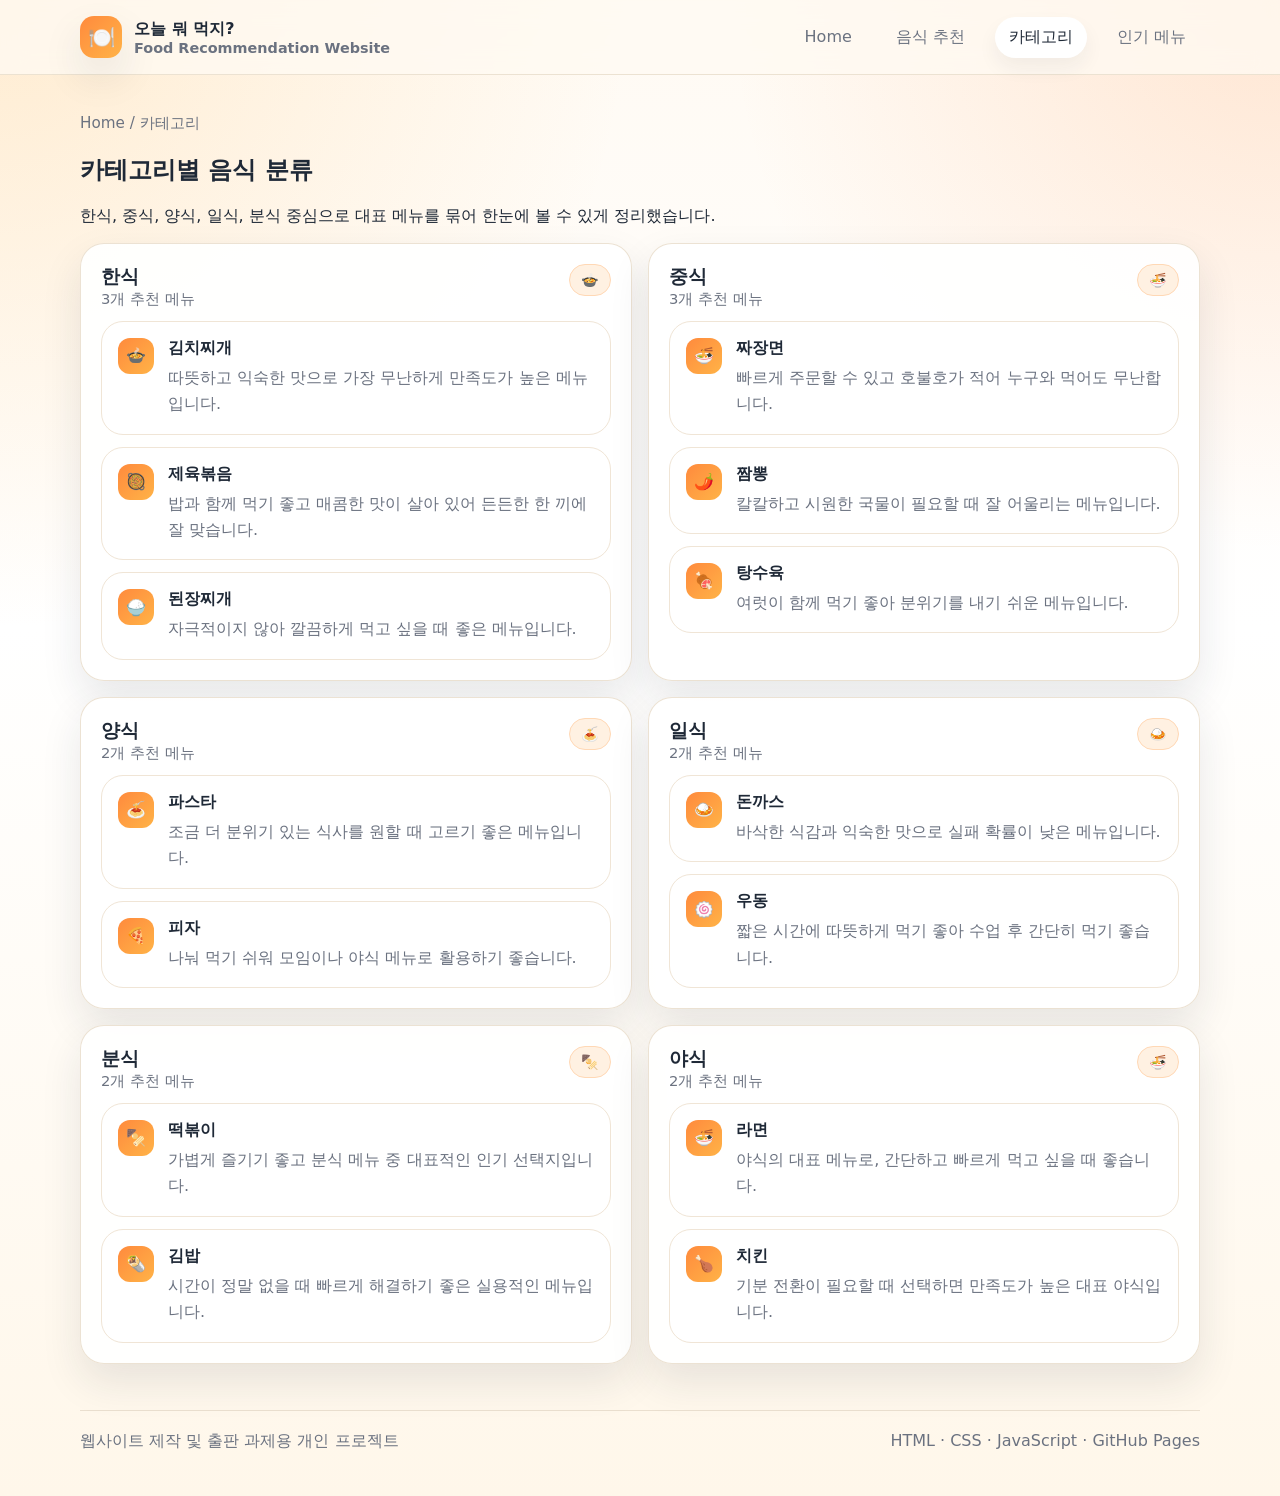
==== categories.html @ 6d686cb9 "Add files via upload" ====
<!doctype html>
<html lang="ko">
<head>
<meta charset="utf-8" />
<meta name="viewport" content="width=device-width, initial-scale=1" />
<title>오늘 뭐 먹지? | 카테고리</title>
<link rel="stylesheet" href="style.css" />
</head>
<body>
<header class="site-header">
  <div class="container header-inner">
    <div class="brand">
      <div class="brand-badge">🍽️</div>
      <div>
        <div>오늘 뭐 먹지?</div>
        <div style="font-size:.9rem;color:var(--muted);font-weight:600">Food Recommendation Website</div>
      </div>
    </div>
    <nav class="nav">
      <a class="" href="index.html">Home</a>
      <a class="" href="recommend.html">음식 추천</a>
      <a class="active" href="categories.html">카테고리</a>
      <a class="" href="popular.html">인기 메뉴</a>
    </nav>
  </div>
</header>

<main>
  <section class="page-hero">
    <div class="container">
      <div class="breadcrumb">Home / 카테고리</div>
      <h2>카테고리별 음식 분류</h2>
      <p class="section-lead">한식, 중식, 양식, 일식, 분식 중심으로 대표 메뉴를 묶어 한눈에 볼 수 있게 정리했습니다.</p>
      <div class="list-grid" id="categoryGrid"></div>
    </div>
  </section>
</main>

<footer class="footer">
  <div class="container footbox">
    <div>웹사이트 제작 및 출판 과제용 개인 프로젝트</div>
    <div>HTML · CSS · JavaScript · GitHub Pages</div>
  </div>
</footer>
<script src="script.js"></script>
</body>
</html>
---- style.css ----
/* style.css */
:root{
  --bg:#fffaf3;
  --bg-2:#fff1db;
  --card:#ffffff;
  --text:#1f2937;
  --muted:#6b7280;
  --line:#eadfcf;
  --brand:#ff8a3d;
  --brand-2:#ffb347;
  --accent:#2f855a;
  --shadow:0 18px 40px rgba(31,41,55,.10);
  --radius:24px;
}

*{box-sizing:border-box}
html{scroll-behavior:smooth}
body{
  margin:0;
  font-family: "Pretendard","Apple SD Gothic Neo","Noto Sans KR",system-ui,sans-serif;
  color:var(--text);
  background:
    radial-gradient(circle at top left, rgba(255,179,71,.20), transparent 32%),
    radial-gradient(circle at top right, rgba(255,138,61,.18), transparent 28%),
    linear-gradient(180deg, var(--bg), #ffffff 42%, #fff7ea 100%);
}

a{color:inherit;text-decoration:none}
img{max-width:100%;display:block}
button,select{font:inherit}

.container{width:min(1120px, calc(100% - 32px)); margin:0 auto;}
.site-header{
  position:sticky; top:0; z-index:50;
  backdrop-filter: blur(12px);
  background:rgba(255,250,243,.78);
  border-bottom:1px solid rgba(234,223,207,.9);
}
.header-inner{
  display:flex; align-items:center; justify-content:space-between;
  padding:16px 0;
  gap:16px;
}
.brand{
  display:flex; align-items:center; gap:12px; font-weight:800;
}
.brand-badge{
  width:42px; height:42px; border-radius:14px;
  display:grid; place-items:center;
  background:linear-gradient(135deg, var(--brand), var(--brand-2));
  color:white; box-shadow:var(--shadow);
  font-size:22px;
}
.nav{
  display:flex; gap:16px; flex-wrap:wrap; justify-content:flex-end;
}
.nav a{
  padding:10px 14px; border-radius:999px; color:var(--muted);
}
.nav a:hover,.nav a.active{background:#fff; color:var(--text); box-shadow:0 10px 20px rgba(31,41,55,.06);}

.hero{
  padding:54px 0 28px;
}
.hero-grid{
  display:grid; grid-template-columns:1.2fr .8fr; gap:24px; align-items:stretch;
}
.hero-card, .card, .panel, .stat, .menu-item, .step, .section-box, .food-card{
  background:rgba(255,255,255,.9);
  border:1px solid rgba(234,223,207,.9);
  box-shadow:var(--shadow);
}
.hero-card{
  border-radius:34px;
  padding:34px;
  position:relative;
  overflow:hidden;
}
.hero-card::after{
  content:"";
  position:absolute; inset:auto -40px -60px auto;
  width:220px; height:220px; border-radius:50%;
  background:radial-gradient(circle, rgba(255,138,61,.26), rgba(255,138,61,0) 70%);
}
.kicker{
  display:inline-flex; align-items:center; gap:8px;
  background:#fff4e8; color:#b45309;
  border:1px solid #ffd9b2;
  padding:8px 14px; border-radius:999px;
  font-weight:700; font-size:.95rem;
}
h1{font-size:clamp(2.1rem, 5vw, 4.25rem); line-height:1.05; margin:16px 0 12px;}
.lead{font-size:1.05rem; line-height:1.8; color:var(--muted); max-width:58ch}
.cta-row{display:flex; gap:12px; flex-wrap:wrap; margin-top:24px}
.btn{
  display:inline-flex; align-items:center; justify-content:center; gap:8px;
  border:none; cursor:pointer;
  padding:14px 18px; border-radius:16px; font-weight:700;
  transition:.2s ease;
}
.btn-primary{background:linear-gradient(135deg,var(--brand),var(--brand-2)); color:#fff}
.btn-primary:hover{transform:translateY(-2px)}
.btn-ghost{background:#fff; border:1px solid var(--line); color:var(--text)}
.btn-ghost:hover{transform:translateY(-2px)}
.small-note{margin-top:18px; color:var(--muted); font-size:.95rem}

.side-stack{display:grid; gap:16px}
.stat{
  border-radius:24px; padding:22px;
}
.stat strong{display:block; font-size:1.8rem}
.stat span{color:var(--muted)}
.preview{
  border-radius:24px; padding:22px;
  background:
    linear-gradient(135deg, rgba(255,138,61,.10), rgba(255,179,71,.08)),
    rgba(255,255,255,.95);
}
.preview .dish{
  display:flex; align-items:center; justify-content:space-between; gap:12px;
  margin-top:12px;
}
.dish-art{
  width:100%; aspect-ratio:1.35/1; border-radius:22px; overflow:hidden;
  background:linear-gradient(135deg,#ffe4c4,#fff7ea);
  position:relative;
}
.dish-art .plate{
  position:absolute; inset:18% 14%;
  background:radial-gradient(circle at 50% 45%, #fffefb 0 28%, #f8f0e2 29% 36%, #f0d9b4 37% 43%, #d8b07a 44% 46%, transparent 47%);
  border-radius:50%;
  box-shadow: inset 0 0 0 14px rgba(255,255,255,.35);
}
.dish-art .garnish{
  position:absolute; width:18px; height:18px; border-radius:50%;
  background:#ff8a3d; box-shadow:50px 10px 0 #2f855a, 80px 60px 0 #ffb347, -35px 55px 0 #e53e3e, 8px 92px 0 #22c55e;
  top:52%; left:50%; transform:translate(-50%,-50%);
}
.section{padding:28px 0 56px;}
.section h2{font-size:2rem; margin:0 0 12px}
.section p.section-lead{margin:0 0 22px; color:var(--muted); line-height:1.8}

.grid-3{display:grid; grid-template-columns:repeat(3,1fr); gap:18px}
.grid-2{display:grid; grid-template-columns:repeat(2,1fr); gap:18px}
.card{
  border-radius:28px; padding:24px;
}
.card h3{margin:0 0 10px}
.card p{color:var(--muted); line-height:1.75}
.icon{
  width:52px; height:52px; border-radius:18px;
  display:grid; place-items:center; font-size:1.35rem;
  background:#fff4e8; margin-bottom:14px;
}

.toolbar{
  display:grid; grid-template-columns:repeat(3,1fr); gap:14px; margin-bottom:18px;
}
.field{
  background:rgba(255,255,255,.92); border:1px solid var(--line); border-radius:18px;
  padding:14px 16px;
}
.field label{display:block; font-size:.9rem; color:var(--muted); margin-bottom:8px}
.field select{
  width:100%; border:none; outline:none; background:transparent; font-weight:700;
}
.result{
  padding:28px; border-radius:32px; background:linear-gradient(135deg, #ffffff, #fff8ef);
}
.result-top{display:flex; justify-content:space-between; gap:12px; flex-wrap:wrap}
.pill{
  display:inline-flex; align-items:center; gap:8px;
  padding:8px 12px; border-radius:999px;
  background:#fff1e2; border:1px solid #ffd8b5; color:#9a3412; font-weight:700;
}
.result h3{font-size:2rem; margin:14px 0 10px}
.tags{display:flex; gap:8px; flex-wrap:wrap; margin:16px 0}
.tag{
  padding:8px 12px; border-radius:999px;
  background:#f3f4f6; color:#374151; font-size:.92rem;
}
.result-grid{
  display:grid; grid-template-columns:1.05fr .95fr; gap:20px; align-items:center;
  margin-top:18px;
}
.food-visual{
  border-radius:28px; min-height:320px; overflow:hidden; position:relative;
  background:
    radial-gradient(circle at 30% 20%, rgba(255,255,255,.95), transparent 20%),
    linear-gradient(135deg, rgba(255,138,61,.18), rgba(255,179,71,.18)),
    #fff;
  border:1px solid var(--line);
}
.food-visual .plate{
  position:absolute; inset:16% 15%; border-radius:50%;
  background:radial-gradient(circle, #fff 0 30%, #f9e7c7 31% 39%, #e8c18f 40% 45%, transparent 46%);
  box-shadow: inset 0 0 0 16px rgba(255,255,255,.45);
}
.food-visual .emoji{
  position:absolute; font-size:4rem; left:50%; top:50%; transform:translate(-50%,-50%);
  filter: drop-shadow(0 14px 20px rgba(0,0,0,.12));
}
.food-meta{display:grid; gap:12px}
.meta-row{
  display:flex; justify-content:space-between; gap:12px;
  padding:14px 16px; background:#fff; border:1px solid var(--line); border-radius:18px;
}
.meta-row b{display:block}
.meta-row span{color:var(--muted)}
.menu-list{display:grid; gap:12px}
.menu-item{
  display:flex; align-items:flex-start; gap:14px;
  border-radius:22px; padding:16px;
}
.rank{
  width:36px; height:36px; border-radius:12px;
  background:linear-gradient(135deg,var(--brand),var(--brand-2));
  color:#fff; display:grid; place-items:center; font-weight:800; flex:0 0 auto;
}
.menu-item h4{margin:0 0 6px}
.menu-item p{margin:0; color:var(--muted); line-height:1.65}
.process{
  counter-reset: step;
}
.step{
  border-radius:24px; padding:22px; position:relative;
}
.step::before{
  counter-increment: step;
  content: counter(step);
  width:44px; height:44px; border-radius:14px;
  display:grid; place-items:center;
  background:linear-gradient(135deg,var(--accent),#60a5fa);
  color:#fff; font-weight:800;
  margin-bottom:14px;
}
.footer{
  padding:28px 0 44px;
  color:var(--muted);
}
.footer .footbox{
  border-top:1px solid var(--line);
  padding-top:20px;
  display:flex; justify-content:space-between; gap:16px; flex-wrap:wrap;
}

.section-box{
  background:rgba(255,255,255,.84);
  border:1px solid rgba(234,223,207,.9);
  border-radius:32px;
  padding:22px;
  box-shadow:var(--shadow);
}

.breadcrumb{color:var(--muted); font-size:.95rem; margin-bottom:14px}
.page-hero{padding:38px 0 18px}

.list-grid{
  display:grid;
  grid-template-columns:repeat(2,1fr);
  gap:16px;
}
.food-card{
  background:rgba(255,255,255,.92);
  border:1px solid rgba(234,223,207,.9);
  border-radius:24px;
  padding:20px;
  box-shadow:var(--shadow);
}
.food-card header{
  display:flex; justify-content:space-between; gap:12px; align-items:flex-start;
  margin-bottom:12px;
}
.food-card h3{margin:0}
.food-card .meta{color:var(--muted); font-size:.92rem}
.food-card .badge{
  display:inline-flex; padding:7px 11px; border-radius:999px;
  background:#fff1e2; border:1px solid #ffd8b5; color:#9a3412; font-size:.88rem; font-weight:700;
}
.footer-cta{
  display:flex; gap:12px; flex-wrap:wrap; margin-top:14px;
}

@media (max-width: 920px){
  .hero-grid,.result-grid,.grid-2,.grid-3,.list-grid{grid-template-columns:1fr}
  .toolbar{grid-template-columns:1fr}
  .header-inner{flex-direction:column; align-items:flex-start}
  .nav{justify-content:flex-start}
}
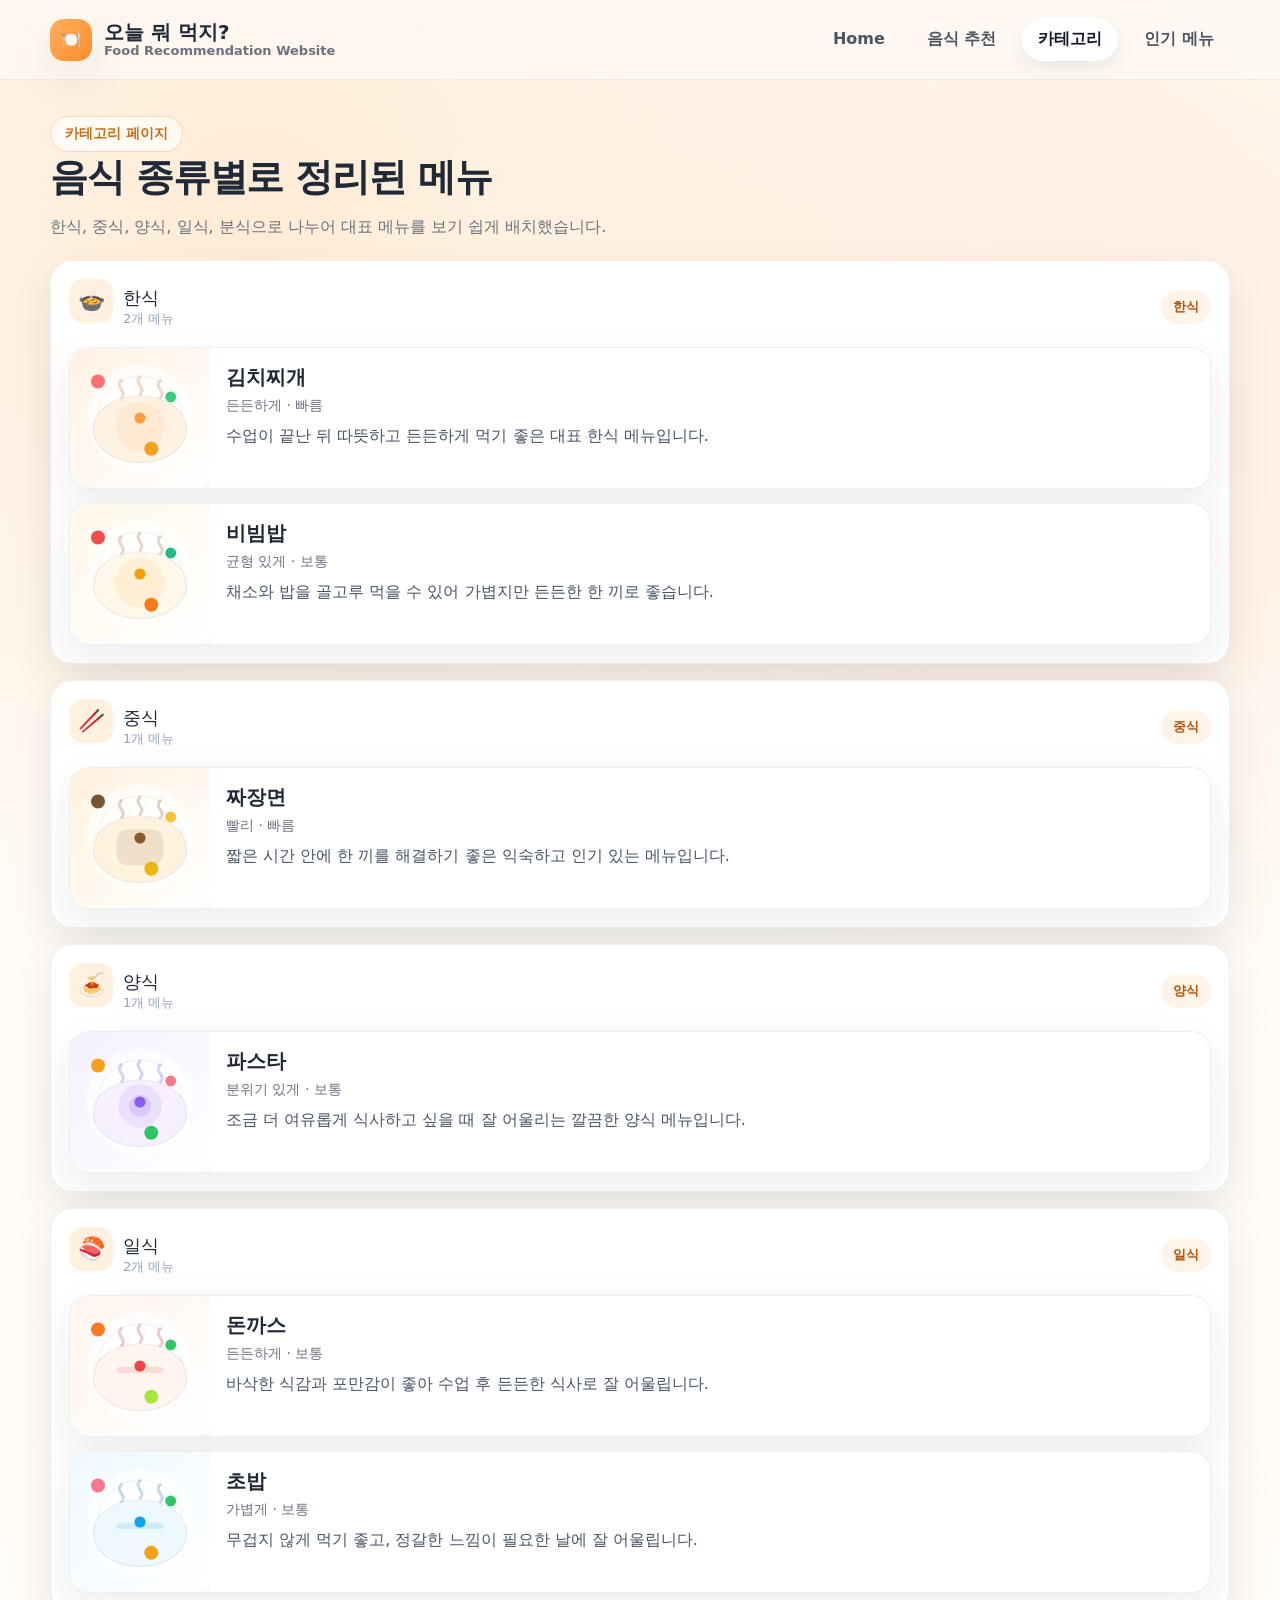
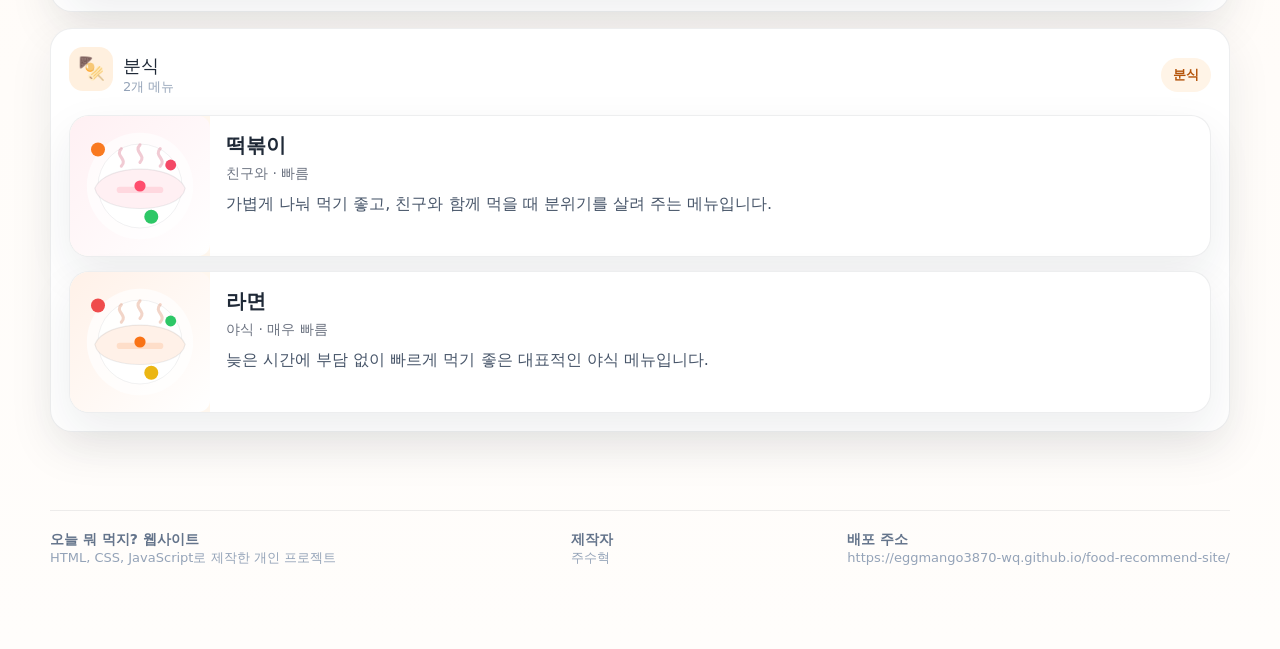
==== commit f518af9c: "Add files via upload" ====
--- a/categories.html
+++ b/categories.html
@@ -1,47 +1,63 @@
-<!doctype html>
+<!DOCTYPE html>
 <html lang="ko">
 <head>
-<meta charset="utf-8" />
-<meta name="viewport" content="width=device-width, initial-scale=1" />
-<title>오늘 뭐 먹지? | 카테고리</title>
-<link rel="stylesheet" href="style.css" />
+  <meta charset="UTF-8" />
+  <meta name="viewport" content="width=device-width, initial-scale=1.0" />
+  <title>오늘 뭐 먹지? | 카테고리</title>
+  <link rel="stylesheet" href="style.css" />
 </head>
-<body>
-<header class="site-header">
-  <div class="container header-inner">
-    <div class="brand">
-      <div class="brand-badge">🍽️</div>
+<body data-page="categories">
+  <div class="site-shell">
+    
+<div class="navbar">
+  <div class="container navbar-inner">
+    <a class="brand" href="index.html">
+      <div class="brand-mark">🍽️</div>
       <div>
-        <div>오늘 뭐 먹지?</div>
-        <div style="font-size:.9rem;color:var(--muted);font-weight:600">Food Recommendation Website</div>
+        <div class="brand-title">오늘 뭐 먹지?</div>
+        <div class="brand-sub">Food Recommendation Website</div>
       </div>
-    </div>
-    <nav class="nav">
-      <a class="" href="index.html">Home</a>
-      <a class="" href="recommend.html">음식 추천</a>
-      <a class="active" href="categories.html">카테고리</a>
-      <a class="" href="popular.html">인기 메뉴</a>
+    </a>
+    <nav class="nav-links">
+      <a href="index.html" data-page="index">Home</a>
+      <a href="recommend.html" data-page="recommend">음식 추천</a>
+      <a href="categories.html" data-page="categories">카테고리</a>
+      <a href="popular.html" data-page="popular">인기 메뉴</a>
     </nav>
   </div>
-</header>
+</div>
 
-<main>
-  <section class="page-hero">
-    <div class="container">
-      <div class="breadcrumb">Home / 카테고리</div>
-      <h2>카테고리별 음식 분류</h2>
-      <p class="section-lead">한식, 중식, 양식, 일식, 분식 중심으로 대표 메뉴를 묶어 한눈에 볼 수 있게 정리했습니다.</p>
-      <div class="list-grid" id="categoryGrid"></div>
+    
+<main class="container">
+  <section class="section" style="padding-top:36px;">
+    <div class="section-head">
+      <div class="badge">카테고리 페이지</div>
+      <h1 class="section-title" style="font-size:38px;">음식 종류별로 정리된 메뉴</h1>
+      <p class="section-desc">한식, 중식, 양식, 일식, 분식으로 나누어 대표 메뉴를 보기 쉽게 배치했습니다.</p>
     </div>
+    <div id="category-grid" style="display:grid; gap:16px;"></div>
   </section>
 </main>
 
+    
 <footer class="footer">
-  <div class="container footbox">
-    <div>웹사이트 제작 및 출판 과제용 개인 프로젝트</div>
-    <div>HTML · CSS · JavaScript · GitHub Pages</div>
+  <div class="container footer-inner">
+    <div>
+      <strong>오늘 뭐 먹지? 웹사이트</strong><br>
+      <span class="small">HTML, CSS, JavaScript로 제작한 개인 프로젝트</span>
+    </div>
+    <div>
+      <strong>제작자</strong><br>
+      <span class="small">주수혁</span>
+    </div>
+    <div>
+      <strong>배포 주소</strong><br>
+      <span class="small">https://eggmango3870-wq.github.io/food-recommend-site/</span>
+    </div>
   </div>
 </footer>
-<script src="script.js"></script>
+
+  </div>
+  <script src="script.js"></script>
 </body>
 </html>
--- a/style.css
+++ b/style.css
@@ -1,289 +1,193 @@
-/* style.css */
-:root{
-  --bg:#fffaf3;
-  --bg-2:#fff1db;
-  --card:#ffffff;
-  --text:#1f2937;
-  --muted:#6b7280;
-  --line:#eadfcf;
-  --brand:#ff8a3d;
-  --brand-2:#ffb347;
-  --accent:#2f855a;
-  --shadow:0 18px 40px rgba(31,41,55,.10);
-  --radius:24px;
+
+:root {
+  --bg: #fff8f0;
+  --surface: rgba(255,255,255,0.86);
+  --surface-strong: #ffffff;
+  --text: #1f2937;
+  --muted: #6b7280;
+  --line: rgba(31,41,55,0.10);
+  --accent: #ff9a3d;
+  --accent-2: #ffd9b5;
+  --accent-3: #fff0df;
+  --shadow: 0 18px 45px rgba(31,41,55,0.08);
+  --radius-xl: 30px;
+  --radius-lg: 22px;
+  --radius-md: 16px;
 }
-
-*{box-sizing:border-box}
-html{scroll-behavior:smooth}
-body{
-  margin:0;
-  font-family: "Pretendard","Apple SD Gothic Neo","Noto Sans KR",system-ui,sans-serif;
-  color:var(--text);
+* { box-sizing: border-box; }
+html { scroll-behavior: smooth; }
+body {
+  margin: 0;
+  font-family: Inter, Pretendard, system-ui, -apple-system, BlinkMacSystemFont, "Segoe UI", sans-serif;
+  color: var(--text);
   background:
-    radial-gradient(circle at top left, rgba(255,179,71,.20), transparent 32%),
-    radial-gradient(circle at top right, rgba(255,138,61,.18), transparent 28%),
-    linear-gradient(180deg, var(--bg), #ffffff 42%, #fff7ea 100%);
+    radial-gradient(circle at 20% 10%, rgba(255, 197, 128, 0.26), transparent 32%),
+    radial-gradient(circle at 82% 18%, rgba(255, 176, 118, 0.18), transparent 28%),
+    linear-gradient(180deg, #fff9f3 0%, #fffdfb 100%);
+  min-height: 100vh;
 }
-
-a{color:inherit;text-decoration:none}
-img{max-width:100%;display:block}
-button,select{font:inherit}
-
-.container{width:min(1120px, calc(100% - 32px)); margin:0 auto;}
-.site-header{
-  position:sticky; top:0; z-index:50;
-  backdrop-filter: blur(12px);
-  background:rgba(255,250,243,.78);
-  border-bottom:1px solid rgba(234,223,207,.9);
+a { color: inherit; text-decoration: none; }
+img { display: block; max-width: 100%; }
+.container { width: min(1180px, calc(100% - 32px)); margin: 0 auto; }
+.site-shell { padding-bottom: 64px; }
+.navbar {
+  position: sticky; top: 0; z-index: 50;
+  backdrop-filter: blur(16px);
+  background: rgba(255, 250, 244, 0.74);
+  border-bottom: 1px solid rgba(31,41,55,0.07);
 }
-.header-inner{
-  display:flex; align-items:center; justify-content:space-between;
-  padding:16px 0;
-  gap:16px;
+.navbar-inner {
+  display: flex; align-items: center; justify-content: space-between;
+  gap: 18px; padding: 18px 0;
 }
-.brand{
-  display:flex; align-items:center; gap:12px; font-weight:800;
+.brand {
+  display: flex; align-items: center; gap: 12px; font-weight: 800;
 }
-.brand-badge{
-  width:42px; height:42px; border-radius:14px;
-  display:grid; place-items:center;
-  background:linear-gradient(135deg, var(--brand), var(--brand-2));
-  color:white; box-shadow:var(--shadow);
-  font-size:22px;
+.brand-mark {
+  width: 42px; height: 42px; border-radius: 14px;
+  background: linear-gradient(135deg, #ffb15c, #ff8b2b);
+  display: grid; place-items: center; color: white; box-shadow: var(--shadow);
+  flex: 0 0 auto;
 }
-.nav{
-  display:flex; gap:16px; flex-wrap:wrap; justify-content:flex-end;
+.brand-sub { font-size: 13px; color: var(--muted); font-weight: 600; }
+.brand-title { font-size: 20px; line-height: 1.1; }
+.nav-links { display: flex; flex-wrap: wrap; gap: 10px; }
+.nav-links a {
+  padding: 11px 16px; border-radius: 999px; color: #4b5563; font-weight: 700;
 }
-.nav a{
-  padding:10px 14px; border-radius:999px; color:var(--muted);
+.nav-links a.active,
+.nav-links a:hover { background: #fff; box-shadow: 0 8px 18px rgba(31,41,55,0.08); color: #111827; }
+.hero-grid {
+  display: grid; grid-template-columns: 1.45fr 0.95fr; gap: 18px;
+  padding: 36px 0 24px;
 }
-.nav a:hover,.nav a.active{background:#fff; color:var(--text); box-shadow:0 10px 20px rgba(31,41,55,.06);}
-
-.hero{
-  padding:54px 0 28px;
+.card {
+  background: var(--surface);
+  border: 1px solid rgba(31,41,55,0.08);
+  border-radius: var(--radius-xl);
+  box-shadow: var(--shadow);
 }
-.hero-grid{
-  display:grid; grid-template-columns:1.2fr .8fr; gap:24px; align-items:stretch;
+.hero-main { padding: 32px; overflow: hidden; position: relative; }
+.hero-main:after {
+  content: ""; position: absolute; inset: auto -70px -70px auto; width: 220px; height: 220px;
+  border-radius: 50%; background: radial-gradient(circle, rgba(255,153,61,0.18), transparent 68%);
 }
-.hero-card, .card, .panel, .stat, .menu-item, .step, .section-box, .food-card{
-  background:rgba(255,255,255,.9);
-  border:1px solid rgba(234,223,207,.9);
-  box-shadow:var(--shadow);
+.badge {
+  display: inline-flex; align-items: center; gap: 8px;
+  padding: 8px 14px; border: 1px solid rgba(255,154,61,0.35);
+  border-radius: 999px; color: #c96d16; background: rgba(255,255,255,0.65);
+  font-size: 14px; font-weight: 800;
 }
-.hero-card{
-  border-radius:34px;
-  padding:34px;
-  position:relative;
-  overflow:hidden;
+.hero-title {
+  font-size: clamp(40px, 6vw, 72px);
+  line-height: 0.98; margin: 18px 0 18px; letter-spacing: -0.04em;
+  max-width: 9ch;
 }
-.hero-card::after{
-  content:"";
-  position:absolute; inset:auto -40px -60px auto;
-  width:220px; height:220px; border-radius:50%;
-  background:radial-gradient(circle, rgba(255,138,61,.26), rgba(255,138,61,0) 70%);
+.hero-copy {
+  color: #475569; font-size: 16px; line-height: 1.75; max-width: 56ch; margin: 0 0 22px;
 }
-.kicker{
-  display:inline-flex; align-items:center; gap:8px;
-  background:#fff4e8; color:#b45309;
-  border:1px solid #ffd9b2;
-  padding:8px 14px; border-radius:999px;
-  font-weight:700; font-size:.95rem;
+.actions { display:flex; gap: 12px; flex-wrap: wrap; margin-bottom: 18px; }
+.btn {
+  appearance: none; border: 1px solid transparent; cursor: pointer;
+  padding: 14px 18px; border-radius: 16px; font-weight: 800; font-size: 15px;
+  transition: transform .18s ease, box-shadow .18s ease, background .18s ease;
 }
-h1{font-size:clamp(2.1rem, 5vw, 4.25rem); line-height:1.05; margin:16px 0 12px;}
-.lead{font-size:1.05rem; line-height:1.8; color:var(--muted); max-width:58ch}
-.cta-row{display:flex; gap:12px; flex-wrap:wrap; margin-top:24px}
-.btn{
-  display:inline-flex; align-items:center; justify-content:center; gap:8px;
-  border:none; cursor:pointer;
-  padding:14px 18px; border-radius:16px; font-weight:700;
-  transition:.2s ease;
+.btn:hover { transform: translateY(-1px); }
+.btn-primary {
+  background: linear-gradient(135deg, #ff9f43, #ff7f24);
+  color: white; box-shadow: 0 14px 26px rgba(255,127,36,.22);
 }
-.btn-primary{background:linear-gradient(135deg,var(--brand),var(--brand-2)); color:#fff}
-.btn-primary:hover{transform:translateY(-2px)}
-.btn-ghost{background:#fff; border:1px solid var(--line); color:var(--text)}
-.btn-ghost:hover{transform:translateY(-2px)}
-.small-note{margin-top:18px; color:var(--muted); font-size:.95rem}
-
-.side-stack{display:grid; gap:16px}
-.stat{
-  border-radius:24px; padding:22px;
+.btn-secondary { background: white; color: #111827; border-color: rgba(31,41,55,0.12); }
+.note { font-size: 13px; color: #7c8798; line-height: 1.65; }
+.hero-side { display: grid; gap: 18px; }
+.stat-card { padding: 24px; min-height: 160px; }
+.stat-number { font-size: 42px; font-weight: 900; line-height: 1; letter-spacing: -0.05em; }
+.stat-label { color: #6b7280; margin-top: 8px; font-weight: 700; }
+.preview-card { padding: 22px; }
+.section { padding: 24px 0 8px; }
+.section-head { margin-bottom: 18px; }
+.section-title { font-size: 30px; margin: 0 0 10px; letter-spacing: -0.03em; }
+.section-desc { margin: 0; color: var(--muted); line-height: 1.8; }
+.grid-3 { display:grid; grid-template-columns: repeat(3, 1fr); gap: 16px; }
+.info-card {
+  background: var(--surface-strong); border: 1px solid rgba(31,41,55,0.08);
+  border-radius: var(--radius-lg); padding: 22px; box-shadow: var(--shadow);
 }
-.stat strong{display:block; font-size:1.8rem}
-.stat span{color:var(--muted)}
-.preview{
-  border-radius:24px; padding:22px;
-  background:
-    linear-gradient(135deg, rgba(255,138,61,.10), rgba(255,179,71,.08)),
-    rgba(255,255,255,.95);
+.info-icon {
+  width: 44px; height: 44px; border-radius: 14px; background: var(--accent-3);
+  display: grid; place-items: center; font-size: 22px; margin-bottom: 12px;
 }
-.preview .dish{
-  display:flex; align-items:center; justify-content:space-between; gap:12px;
-  margin-top:12px;
+.info-title { font-size: 18px; margin: 6px 0 10px; }
+.info-text { margin: 0; color: #4b5563; line-height: 1.8; }
+.drawer {
+  margin-top: 20px; display:grid; grid-template-columns: 0.95fr 1.05fr; gap: 18px;
 }
-.dish-art{
-  width:100%; aspect-ratio:1.35/1; border-radius:22px; overflow:hidden;
-  background:linear-gradient(135deg,#ffe4c4,#fff7ea);
-  position:relative;
+.filter-panel, .result-panel, .list-panel, .rank-panel { padding: 22px; }
+.chip-row { display:flex; flex-wrap: wrap; gap: 10px; margin-top: 14px; }
+.chip {
+  border: 1px solid rgba(31,41,55,0.12); background: white; color: #374151;
+  padding: 10px 14px; border-radius: 999px; cursor: pointer; font-weight: 700;
 }
-.dish-art .plate{
-  position:absolute; inset:18% 14%;
-  background:radial-gradient(circle at 50% 45%, #fffefb 0 28%, #f8f0e2 29% 36%, #f0d9b4 37% 43%, #d8b07a 44% 46%, transparent 47%);
-  border-radius:50%;
-  box-shadow: inset 0 0 0 14px rgba(255,255,255,.35);
+.chip.active { background: #111827; color: white; border-color: #111827; }
+.select-grid { display:grid; grid-template-columns: 1fr 1fr; gap: 12px; margin-top: 16px; }
+.field label { display:block; font-weight: 800; margin-bottom: 8px; color: #374151; }
+.field select {
+  width: 100%; border-radius: 14px; border: 1px solid rgba(31,41,55,0.14); background: white;
+  padding: 13px 14px; font: inherit; color: #111827;
 }
-.dish-art .garnish{
-  position:absolute; width:18px; height:18px; border-radius:50%;
-  background:#ff8a3d; box-shadow:50px 10px 0 #2f855a, 80px 60px 0 #ffb347, -35px 55px 0 #e53e3e, 8px 92px 0 #22c55e;
-  top:52%; left:50%; transform:translate(-50%,-50%);
+.result {
+  display:grid; grid-template-columns: 200px 1fr; gap: 18px; align-items: center;
 }
-.section{padding:28px 0 56px;}
-.section h2{font-size:2rem; margin:0 0 12px}
-.section p.section-lead{margin:0 0 22px; color:var(--muted); line-height:1.8}
-
-.grid-3{display:grid; grid-template-columns:repeat(3,1fr); gap:18px}
-.grid-2{display:grid; grid-template-columns:repeat(2,1fr); gap:18px}
-.card{
-  border-radius:28px; padding:24px;
+.result-art {
+  width: 100%; aspect-ratio: 1 / 1; border-radius: 26px; background: #fff8ef; border: 1px solid rgba(31,41,55,0.06);
+  overflow:hidden; display:grid; place-items:center;
 }
-.card h3{margin:0 0 10px}
-.card p{color:var(--muted); line-height:1.75}
-.icon{
-  width:52px; height:52px; border-radius:18px;
-  display:grid; place-items:center; font-size:1.35rem;
-  background:#fff4e8; margin-bottom:14px;
+.result-art img { width: 100%; height: 100%; object-fit: cover; }
+.result-name { font-size: 32px; margin: 0 0 6px; letter-spacing: -0.04em; }
+.result-meta { color: #c96d16; font-weight: 800; margin-bottom: 12px; }
+.result-desc { margin: 0 0 16px; color: #475569; line-height: 1.8; }
+.result-tags { display:flex; flex-wrap: wrap; gap: 8px; margin-bottom: 16px; }
+.tag { padding: 8px 12px; border-radius: 999px; background: #fff4e7; color: #b45309; font-weight: 800; font-size: 13px; }
+.list-grid { display:grid; grid-template-columns: repeat(2, 1fr); gap: 14px; }
+.item-card {
+  border-radius: 20px; background: white; border: 1px solid rgba(31,41,55,0.08); overflow: hidden;
+  box-shadow: var(--shadow); display:grid; grid-template-columns: 140px 1fr;
 }
-
-.toolbar{
-  display:grid; grid-template-columns:repeat(3,1fr); gap:14px; margin-bottom:18px;
+.item-art { background: #fff7ee; }
+.item-art img { width:100%; height:100%; object-fit: cover; }
+.item-body { padding: 16px; }
+.item-title { font-size: 20px; font-weight: 900; margin: 0 0 6px; }
+.item-line { color: #6b7280; font-size: 14px; margin: 0 0 8px; }
+.item-desc { color: #475569; margin: 0; line-height: 1.65; }
+.rank-list { display:grid; gap: 14px; }
+.rank-item {
+  display:grid; grid-template-columns: 84px 1fr; gap: 14px; align-items: center;
+  padding: 14px; background:white; border-radius: 20px; border: 1px solid rgba(31,41,55,0.08);
 }
-.field{
-  background:rgba(255,255,255,.92); border:1px solid var(--line); border-radius:18px;
-  padding:14px 16px;
+.rank-num {
+  width: 84px; height: 84px; border-radius: 20px; display:grid; place-items:center;
+  background: linear-gradient(135deg, #fff1e2, #ffe0bf); font-size: 34px; font-weight: 900; color: #d97706;
 }
-.field label{display:block; font-size:.9rem; color:var(--muted); margin-bottom:8px}
-.field select{
-  width:100%; border:none; outline:none; background:transparent; font-weight:700;
+.footer {
+  margin-top: 42px; padding: 28px 0 18px; color: #64748b; font-size: 14px;
 }
-.result{
-  padding:28px; border-radius:32px; background:linear-gradient(135deg, #ffffff, #fff8ef);
+.footer-inner {
+  display:flex; justify-content: space-between; gap: 16px; flex-wrap: wrap;
+  border-top: 1px solid rgba(31,41,55,0.08); padding-top: 20px;
 }
-.result-top{display:flex; justify-content:space-between; gap:12px; flex-wrap:wrap}
-.pill{
-  display:inline-flex; align-items:center; gap:8px;
-  padding:8px 12px; border-radius:999px;
-  background:#fff1e2; border:1px solid #ffd8b5; color:#9a3412; font-weight:700;
+.small { font-size: 13px; color: #94a3b8; }
+.svg-wrap { width:100%; height:100%; }
+.hint { font-size: 12px; color: #94a3b8; margin-top: 8px; }
+@media (max-width: 980px) {
+  .hero-grid, .drawer { grid-template-columns: 1fr; }
+  .grid-3, .list-grid { grid-template-columns: 1fr; }
+  .result { grid-template-columns: 1fr; }
+  .navbar-inner { flex-direction: column; align-items: flex-start; }
 }
-.result h3{font-size:2rem; margin:14px 0 10px}
-.tags{display:flex; gap:8px; flex-wrap:wrap; margin:16px 0}
-.tag{
-  padding:8px 12px; border-radius:999px;
-  background:#f3f4f6; color:#374151; font-size:.92rem;
+@media (max-width: 640px) {
+  .container { width: min(100% - 20px, 1180px); }
+  .hero-main, .stat-card, .preview-card, .filter-panel, .result-panel, .list-panel, .rank-panel { padding: 18px; }
+  .hero-title { max-width: 100%; font-size: 38px; }
+  .select-grid { grid-template-columns: 1fr; }
+  .item-card { grid-template-columns: 1fr; }
 }
-.result-grid{
-  display:grid; grid-template-columns:1.05fr .95fr; gap:20px; align-items:center;
-  margin-top:18px;
-}
-.food-visual{
-  border-radius:28px; min-height:320px; overflow:hidden; position:relative;
-  background:
-    radial-gradient(circle at 30% 20%, rgba(255,255,255,.95), transparent 20%),
-    linear-gradient(135deg, rgba(255,138,61,.18), rgba(255,179,71,.18)),
-    #fff;
-  border:1px solid var(--line);
-}
-.food-visual .plate{
-  position:absolute; inset:16% 15%; border-radius:50%;
-  background:radial-gradient(circle, #fff 0 30%, #f9e7c7 31% 39%, #e8c18f 40% 45%, transparent 46%);
-  box-shadow: inset 0 0 0 16px rgba(255,255,255,.45);
-}
-.food-visual .emoji{
-  position:absolute; font-size:4rem; left:50%; top:50%; transform:translate(-50%,-50%);
-  filter: drop-shadow(0 14px 20px rgba(0,0,0,.12));
-}
-.food-meta{display:grid; gap:12px}
-.meta-row{
-  display:flex; justify-content:space-between; gap:12px;
-  padding:14px 16px; background:#fff; border:1px solid var(--line); border-radius:18px;
-}
-.meta-row b{display:block}
-.meta-row span{color:var(--muted)}
-.menu-list{display:grid; gap:12px}
-.menu-item{
-  display:flex; align-items:flex-start; gap:14px;
-  border-radius:22px; padding:16px;
-}
-.rank{
-  width:36px; height:36px; border-radius:12px;
-  background:linear-gradient(135deg,var(--brand),var(--brand-2));
-  color:#fff; display:grid; place-items:center; font-weight:800; flex:0 0 auto;
-}
-.menu-item h4{margin:0 0 6px}
-.menu-item p{margin:0; color:var(--muted); line-height:1.65}
-.process{
-  counter-reset: step;
-}
-.step{
-  border-radius:24px; padding:22px; position:relative;
-}
-.step::before{
-  counter-increment: step;
-  content: counter(step);
-  width:44px; height:44px; border-radius:14px;
-  display:grid; place-items:center;
-  background:linear-gradient(135deg,var(--accent),#60a5fa);
-  color:#fff; font-weight:800;
-  margin-bottom:14px;
-}
-.footer{
-  padding:28px 0 44px;
-  color:var(--muted);
-}
-.footer .footbox{
-  border-top:1px solid var(--line);
-  padding-top:20px;
-  display:flex; justify-content:space-between; gap:16px; flex-wrap:wrap;
-}
-
-.section-box{
-  background:rgba(255,255,255,.84);
-  border:1px solid rgba(234,223,207,.9);
-  border-radius:32px;
-  padding:22px;
-  box-shadow:var(--shadow);
-}
-
-.breadcrumb{color:var(--muted); font-size:.95rem; margin-bottom:14px}
-.page-hero{padding:38px 0 18px}
-
-.list-grid{
-  display:grid;
-  grid-template-columns:repeat(2,1fr);
-  gap:16px;
-}
-.food-card{
-  background:rgba(255,255,255,.92);
-  border:1px solid rgba(234,223,207,.9);
-  border-radius:24px;
-  padding:20px;
-  box-shadow:var(--shadow);
-}
-.food-card header{
-  display:flex; justify-content:space-between; gap:12px; align-items:flex-start;
-  margin-bottom:12px;
-}
-.food-card h3{margin:0}
-.food-card .meta{color:var(--muted); font-size:.92rem}
-.food-card .badge{
-  display:inline-flex; padding:7px 11px; border-radius:999px;
-  background:#fff1e2; border:1px solid #ffd8b5; color:#9a3412; font-size:.88rem; font-weight:700;
-}
-.footer-cta{
-  display:flex; gap:12px; flex-wrap:wrap; margin-top:14px;
-}
-
-@media (max-width: 920px){
-  .hero-grid,.result-grid,.grid-2,.grid-3,.list-grid{grid-template-columns:1fr}
-  .toolbar{grid-template-columns:1fr}
-  .header-inner{flex-direction:column; align-items:flex-start}
-  .nav{justify-content:flex-start}
-}
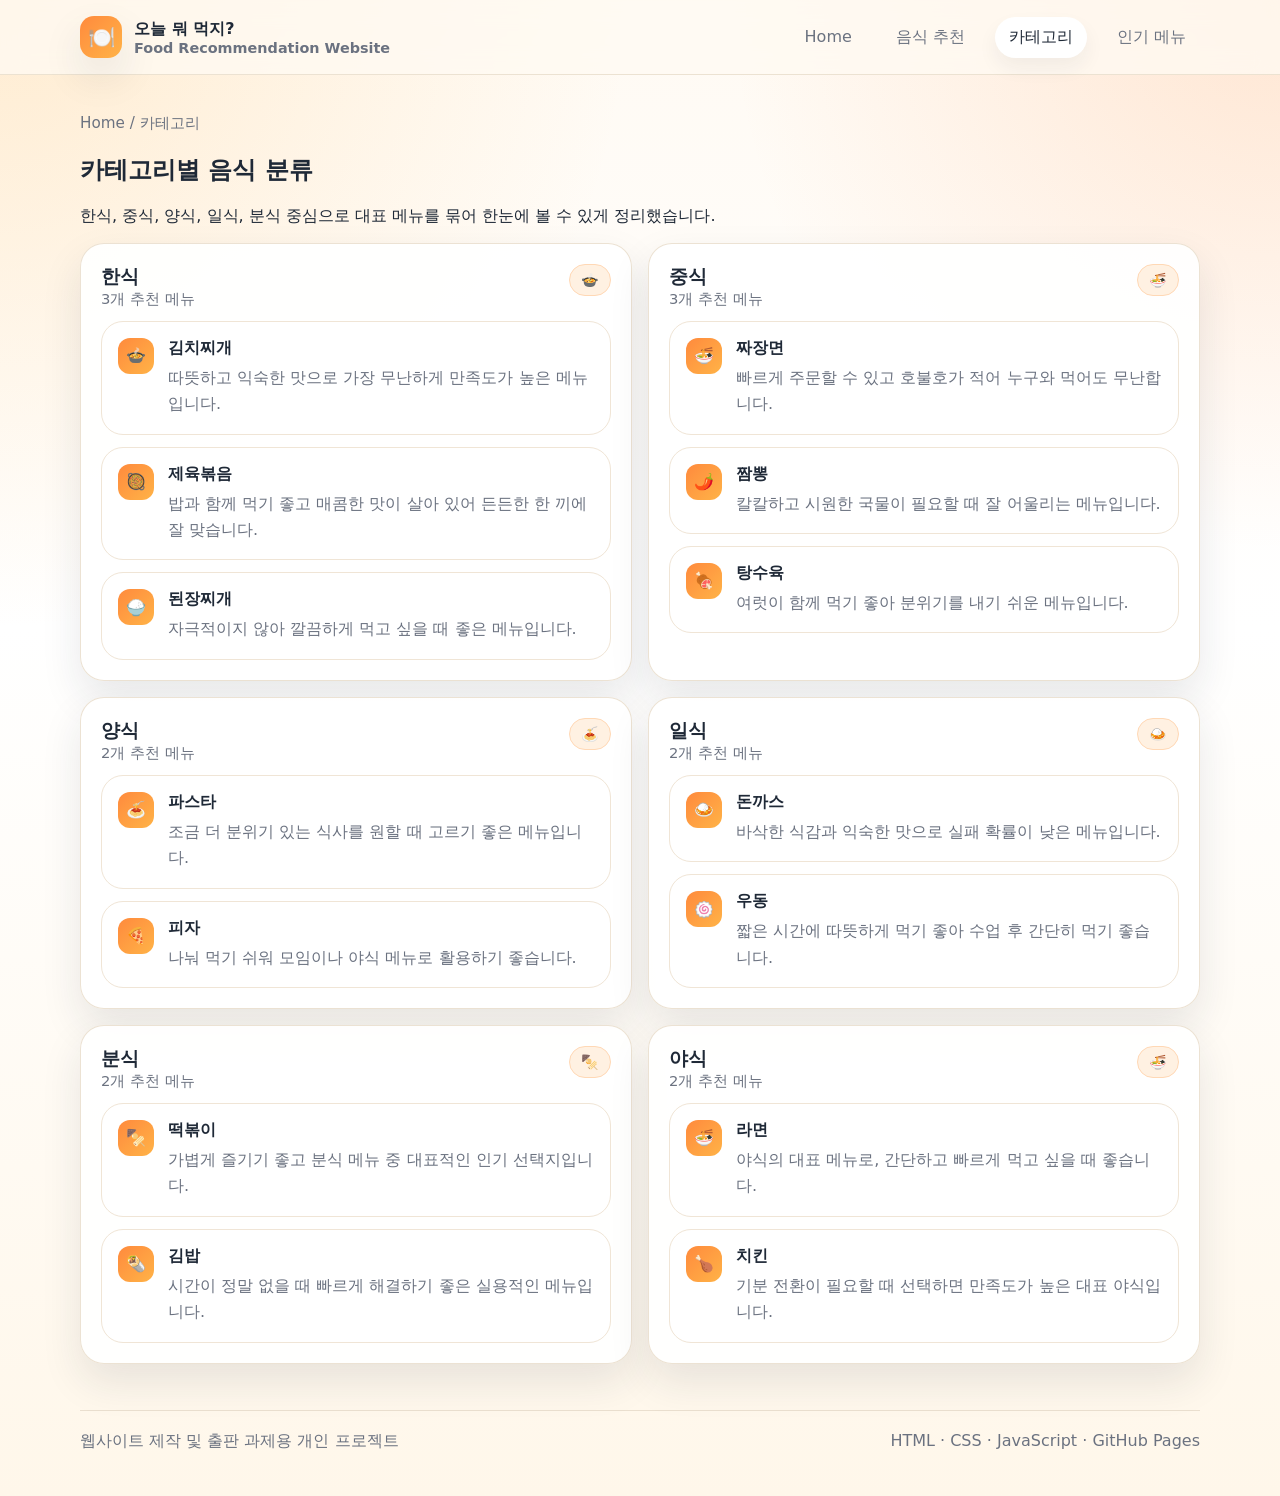
==== commit 0079eba4: "Add files via upload" ====
--- a/categories.html
+++ b/categories.html
@@ -1,63 +1,47 @@
-<!DOCTYPE html>
+<!doctype html>
 <html lang="ko">
 <head>
-  <meta charset="UTF-8" />
-  <meta name="viewport" content="width=device-width, initial-scale=1.0" />
-  <title>오늘 뭐 먹지? | 카테고리</title>
-  <link rel="stylesheet" href="style.css" />
+<meta charset="utf-8" />
+<meta name="viewport" content="width=device-width, initial-scale=1" />
+<title>오늘 뭐 먹지? | 카테고리</title>
+<link rel="stylesheet" href="style.css" />
 </head>
-<body data-page="categories">
-  <div class="site-shell">
-    
-<div class="navbar">
-  <div class="container navbar-inner">
-    <a class="brand" href="index.html">
-      <div class="brand-mark">🍽️</div>
+<body>
+<header class="site-header">
+  <div class="container header-inner">
+    <div class="brand">
+      <div class="brand-badge">🍽️</div>
       <div>
-        <div class="brand-title">오늘 뭐 먹지?</div>
-        <div class="brand-sub">Food Recommendation Website</div>
+        <div>오늘 뭐 먹지?</div>
+        <div style="font-size:.9rem;color:var(--muted);font-weight:600">Food Recommendation Website</div>
       </div>
-    </a>
-    <nav class="nav-links">
-      <a href="index.html" data-page="index">Home</a>
-      <a href="recommend.html" data-page="recommend">음식 추천</a>
-      <a href="categories.html" data-page="categories">카테고리</a>
-      <a href="popular.html" data-page="popular">인기 메뉴</a>
+    </div>
+    <nav class="nav">
+      <a class="" href="index.html">Home</a>
+      <a class="" href="recommend.html">음식 추천</a>
+      <a class="active" href="categories.html">카테고리</a>
+      <a class="" href="popular.html">인기 메뉴</a>
     </nav>
   </div>
-</div>
+</header>
 
-    
-<main class="container">
-  <section class="section" style="padding-top:36px;">
-    <div class="section-head">
-      <div class="badge">카테고리 페이지</div>
-      <h1 class="section-title" style="font-size:38px;">음식 종류별로 정리된 메뉴</h1>
-      <p class="section-desc">한식, 중식, 양식, 일식, 분식으로 나누어 대표 메뉴를 보기 쉽게 배치했습니다.</p>
+<main>
+  <section class="page-hero">
+    <div class="container">
+      <div class="breadcrumb">Home / 카테고리</div>
+      <h2>카테고리별 음식 분류</h2>
+      <p class="section-lead">한식, 중식, 양식, 일식, 분식 중심으로 대표 메뉴를 묶어 한눈에 볼 수 있게 정리했습니다.</p>
+      <div class="list-grid" id="categoryGrid"></div>
     </div>
-    <div id="category-grid" style="display:grid; gap:16px;"></div>
   </section>
 </main>
 
-    
 <footer class="footer">
-  <div class="container footer-inner">
-    <div>
-      <strong>오늘 뭐 먹지? 웹사이트</strong><br>
-      <span class="small">HTML, CSS, JavaScript로 제작한 개인 프로젝트</span>
-    </div>
-    <div>
-      <strong>제작자</strong><br>
-      <span class="small">주수혁</span>
-    </div>
-    <div>
-      <strong>배포 주소</strong><br>
-      <span class="small">https://eggmango3870-wq.github.io/food-recommend-site/</span>
-    </div>
+  <div class="container footbox">
+    <div>웹사이트 제작 및 출판 과제용 개인 프로젝트</div>
+    <div>HTML · CSS · JavaScript · GitHub Pages</div>
   </div>
 </footer>
-
-  </div>
-  <script src="script.js"></script>
+<script src="script.js"></script>
 </body>
 </html>
--- a/style.css
+++ b/style.css
@@ -1,193 +1,289 @@
-
-:root {
-  --bg: #fff8f0;
-  --surface: rgba(255,255,255,0.86);
-  --surface-strong: #ffffff;
-  --text: #1f2937;
-  --muted: #6b7280;
-  --line: rgba(31,41,55,0.10);
-  --accent: #ff9a3d;
-  --accent-2: #ffd9b5;
-  --accent-3: #fff0df;
-  --shadow: 0 18px 45px rgba(31,41,55,0.08);
-  --radius-xl: 30px;
-  --radius-lg: 22px;
-  --radius-md: 16px;
-}
-* { box-sizing: border-box; }
-html { scroll-behavior: smooth; }
-body {
-  margin: 0;
-  font-family: Inter, Pretendard, system-ui, -apple-system, BlinkMacSystemFont, "Segoe UI", sans-serif;
-  color: var(--text);
+/* style.css */
+:root{
+  --bg:#fffaf3;
+  --bg-2:#fff1db;
+  --card:#ffffff;
+  --text:#1f2937;
+  --muted:#6b7280;
+  --line:#eadfcf;
+  --brand:#ff8a3d;
+  --brand-2:#ffb347;
+  --accent:#2f855a;
+  --shadow:0 18px 40px rgba(31,41,55,.10);
+  --radius:24px;
+}
+
+*{box-sizing:border-box}
+html{scroll-behavior:smooth}
+body{
+  margin:0;
+  font-family: "Pretendard","Apple SD Gothic Neo","Noto Sans KR",system-ui,sans-serif;
+  color:var(--text);
   background:
-    radial-gradient(circle at 20% 10%, rgba(255, 197, 128, 0.26), transparent 32%),
-    radial-gradient(circle at 82% 18%, rgba(255, 176, 118, 0.18), transparent 28%),
-    linear-gradient(180deg, #fff9f3 0%, #fffdfb 100%);
-  min-height: 100vh;
-}
-a { color: inherit; text-decoration: none; }
-img { display: block; max-width: 100%; }
-.container { width: min(1180px, calc(100% - 32px)); margin: 0 auto; }
-.site-shell { padding-bottom: 64px; }
-.navbar {
-  position: sticky; top: 0; z-index: 50;
-  backdrop-filter: blur(16px);
-  background: rgba(255, 250, 244, 0.74);
-  border-bottom: 1px solid rgba(31,41,55,0.07);
-}
-.navbar-inner {
-  display: flex; align-items: center; justify-content: space-between;
-  gap: 18px; padding: 18px 0;
-}
-.brand {
-  display: flex; align-items: center; gap: 12px; font-weight: 800;
-}
-.brand-mark {
-  width: 42px; height: 42px; border-radius: 14px;
-  background: linear-gradient(135deg, #ffb15c, #ff8b2b);
-  display: grid; place-items: center; color: white; box-shadow: var(--shadow);
-  flex: 0 0 auto;
-}
-.brand-sub { font-size: 13px; color: var(--muted); font-weight: 600; }
-.brand-title { font-size: 20px; line-height: 1.1; }
-.nav-links { display: flex; flex-wrap: wrap; gap: 10px; }
-.nav-links a {
-  padding: 11px 16px; border-radius: 999px; color: #4b5563; font-weight: 700;
-}
-.nav-links a.active,
-.nav-links a:hover { background: #fff; box-shadow: 0 8px 18px rgba(31,41,55,0.08); color: #111827; }
-.hero-grid {
-  display: grid; grid-template-columns: 1.45fr 0.95fr; gap: 18px;
-  padding: 36px 0 24px;
-}
-.card {
-  background: var(--surface);
-  border: 1px solid rgba(31,41,55,0.08);
-  border-radius: var(--radius-xl);
-  box-shadow: var(--shadow);
-}
-.hero-main { padding: 32px; overflow: hidden; position: relative; }
-.hero-main:after {
-  content: ""; position: absolute; inset: auto -70px -70px auto; width: 220px; height: 220px;
-  border-radius: 50%; background: radial-gradient(circle, rgba(255,153,61,0.18), transparent 68%);
-}
-.badge {
-  display: inline-flex; align-items: center; gap: 8px;
-  padding: 8px 14px; border: 1px solid rgba(255,154,61,0.35);
-  border-radius: 999px; color: #c96d16; background: rgba(255,255,255,0.65);
-  font-size: 14px; font-weight: 800;
-}
-.hero-title {
-  font-size: clamp(40px, 6vw, 72px);
-  line-height: 0.98; margin: 18px 0 18px; letter-spacing: -0.04em;
-  max-width: 9ch;
-}
-.hero-copy {
-  color: #475569; font-size: 16px; line-height: 1.75; max-width: 56ch; margin: 0 0 22px;
-}
-.actions { display:flex; gap: 12px; flex-wrap: wrap; margin-bottom: 18px; }
-.btn {
-  appearance: none; border: 1px solid transparent; cursor: pointer;
-  padding: 14px 18px; border-radius: 16px; font-weight: 800; font-size: 15px;
-  transition: transform .18s ease, box-shadow .18s ease, background .18s ease;
-}
-.btn:hover { transform: translateY(-1px); }
-.btn-primary {
-  background: linear-gradient(135deg, #ff9f43, #ff7f24);
-  color: white; box-shadow: 0 14px 26px rgba(255,127,36,.22);
-}
-.btn-secondary { background: white; color: #111827; border-color: rgba(31,41,55,0.12); }
-.note { font-size: 13px; color: #7c8798; line-height: 1.65; }
-.hero-side { display: grid; gap: 18px; }
-.stat-card { padding: 24px; min-height: 160px; }
-.stat-number { font-size: 42px; font-weight: 900; line-height: 1; letter-spacing: -0.05em; }
-.stat-label { color: #6b7280; margin-top: 8px; font-weight: 700; }
-.preview-card { padding: 22px; }
-.section { padding: 24px 0 8px; }
-.section-head { margin-bottom: 18px; }
-.section-title { font-size: 30px; margin: 0 0 10px; letter-spacing: -0.03em; }
-.section-desc { margin: 0; color: var(--muted); line-height: 1.8; }
-.grid-3 { display:grid; grid-template-columns: repeat(3, 1fr); gap: 16px; }
-.info-card {
-  background: var(--surface-strong); border: 1px solid rgba(31,41,55,0.08);
-  border-radius: var(--radius-lg); padding: 22px; box-shadow: var(--shadow);
-}
-.info-icon {
-  width: 44px; height: 44px; border-radius: 14px; background: var(--accent-3);
-  display: grid; place-items: center; font-size: 22px; margin-bottom: 12px;
-}
-.info-title { font-size: 18px; margin: 6px 0 10px; }
-.info-text { margin: 0; color: #4b5563; line-height: 1.8; }
-.drawer {
-  margin-top: 20px; display:grid; grid-template-columns: 0.95fr 1.05fr; gap: 18px;
-}
-.filter-panel, .result-panel, .list-panel, .rank-panel { padding: 22px; }
-.chip-row { display:flex; flex-wrap: wrap; gap: 10px; margin-top: 14px; }
-.chip {
-  border: 1px solid rgba(31,41,55,0.12); background: white; color: #374151;
-  padding: 10px 14px; border-radius: 999px; cursor: pointer; font-weight: 700;
-}
-.chip.active { background: #111827; color: white; border-color: #111827; }
-.select-grid { display:grid; grid-template-columns: 1fr 1fr; gap: 12px; margin-top: 16px; }
-.field label { display:block; font-weight: 800; margin-bottom: 8px; color: #374151; }
-.field select {
-  width: 100%; border-radius: 14px; border: 1px solid rgba(31,41,55,0.14); background: white;
-  padding: 13px 14px; font: inherit; color: #111827;
-}
-.result {
-  display:grid; grid-template-columns: 200px 1fr; gap: 18px; align-items: center;
-}
-.result-art {
-  width: 100%; aspect-ratio: 1 / 1; border-radius: 26px; background: #fff8ef; border: 1px solid rgba(31,41,55,0.06);
-  overflow:hidden; display:grid; place-items:center;
-}
-.result-art img { width: 100%; height: 100%; object-fit: cover; }
-.result-name { font-size: 32px; margin: 0 0 6px; letter-spacing: -0.04em; }
-.result-meta { color: #c96d16; font-weight: 800; margin-bottom: 12px; }
-.result-desc { margin: 0 0 16px; color: #475569; line-height: 1.8; }
-.result-tags { display:flex; flex-wrap: wrap; gap: 8px; margin-bottom: 16px; }
-.tag { padding: 8px 12px; border-radius: 999px; background: #fff4e7; color: #b45309; font-weight: 800; font-size: 13px; }
-.list-grid { display:grid; grid-template-columns: repeat(2, 1fr); gap: 14px; }
-.item-card {
-  border-radius: 20px; background: white; border: 1px solid rgba(31,41,55,0.08); overflow: hidden;
-  box-shadow: var(--shadow); display:grid; grid-template-columns: 140px 1fr;
-}
-.item-art { background: #fff7ee; }
-.item-art img { width:100%; height:100%; object-fit: cover; }
-.item-body { padding: 16px; }
-.item-title { font-size: 20px; font-weight: 900; margin: 0 0 6px; }
-.item-line { color: #6b7280; font-size: 14px; margin: 0 0 8px; }
-.item-desc { color: #475569; margin: 0; line-height: 1.65; }
-.rank-list { display:grid; gap: 14px; }
-.rank-item {
-  display:grid; grid-template-columns: 84px 1fr; gap: 14px; align-items: center;
-  padding: 14px; background:white; border-radius: 20px; border: 1px solid rgba(31,41,55,0.08);
-}
-.rank-num {
-  width: 84px; height: 84px; border-radius: 20px; display:grid; place-items:center;
-  background: linear-gradient(135deg, #fff1e2, #ffe0bf); font-size: 34px; font-weight: 900; color: #d97706;
-}
-.footer {
-  margin-top: 42px; padding: 28px 0 18px; color: #64748b; font-size: 14px;
-}
-.footer-inner {
-  display:flex; justify-content: space-between; gap: 16px; flex-wrap: wrap;
-  border-top: 1px solid rgba(31,41,55,0.08); padding-top: 20px;
-}
-.small { font-size: 13px; color: #94a3b8; }
-.svg-wrap { width:100%; height:100%; }
-.hint { font-size: 12px; color: #94a3b8; margin-top: 8px; }
-@media (max-width: 980px) {
-  .hero-grid, .drawer { grid-template-columns: 1fr; }
-  .grid-3, .list-grid { grid-template-columns: 1fr; }
-  .result { grid-template-columns: 1fr; }
-  .navbar-inner { flex-direction: column; align-items: flex-start; }
-}
-@media (max-width: 640px) {
-  .container { width: min(100% - 20px, 1180px); }
-  .hero-main, .stat-card, .preview-card, .filter-panel, .result-panel, .list-panel, .rank-panel { padding: 18px; }
-  .hero-title { max-width: 100%; font-size: 38px; }
-  .select-grid { grid-template-columns: 1fr; }
-  .item-card { grid-template-columns: 1fr; }
-}
+    radial-gradient(circle at top left, rgba(255,179,71,.20), transparent 32%),
+    radial-gradient(circle at top right, rgba(255,138,61,.18), transparent 28%),
+    linear-gradient(180deg, var(--bg), #ffffff 42%, #fff7ea 100%);
+}
+
+a{color:inherit;text-decoration:none}
+img{max-width:100%;display:block}
+button,select{font:inherit}
+
+.container{width:min(1120px, calc(100% - 32px)); margin:0 auto;}
+.site-header{
+  position:sticky; top:0; z-index:50;
+  backdrop-filter: blur(12px);
+  background:rgba(255,250,243,.78);
+  border-bottom:1px solid rgba(234,223,207,.9);
+}
+.header-inner{
+  display:flex; align-items:center; justify-content:space-between;
+  padding:16px 0;
+  gap:16px;
+}
+.brand{
+  display:flex; align-items:center; gap:12px; font-weight:800;
+}
+.brand-badge{
+  width:42px; height:42px; border-radius:14px;
+  display:grid; place-items:center;
+  background:linear-gradient(135deg, var(--brand), var(--brand-2));
+  color:white; box-shadow:var(--shadow);
+  font-size:22px;
+}
+.nav{
+  display:flex; gap:16px; flex-wrap:wrap; justify-content:flex-end;
+}
+.nav a{
+  padding:10px 14px; border-radius:999px; color:var(--muted);
+}
+.nav a:hover,.nav a.active{background:#fff; color:var(--text); box-shadow:0 10px 20px rgba(31,41,55,.06);}
+
+.hero{
+  padding:54px 0 28px;
+}
+.hero-grid{
+  display:grid; grid-template-columns:1.2fr .8fr; gap:24px; align-items:stretch;
+}
+.hero-card, .card, .panel, .stat, .menu-item, .step, .section-box, .food-card{
+  background:rgba(255,255,255,.9);
+  border:1px solid rgba(234,223,207,.9);
+  box-shadow:var(--shadow);
+}
+.hero-card{
+  border-radius:34px;
+  padding:34px;
+  position:relative;
+  overflow:hidden;
+}
+.hero-card::after{
+  content:"";
+  position:absolute; inset:auto -40px -60px auto;
+  width:220px; height:220px; border-radius:50%;
+  background:radial-gradient(circle, rgba(255,138,61,.26), rgba(255,138,61,0) 70%);
+}
+.kicker{
+  display:inline-flex; align-items:center; gap:8px;
+  background:#fff4e8; color:#b45309;
+  border:1px solid #ffd9b2;
+  padding:8px 14px; border-radius:999px;
+  font-weight:700; font-size:.95rem;
+}
+h1{font-size:clamp(2.1rem, 5vw, 4.25rem); line-height:1.05; margin:16px 0 12px;}
+.lead{font-size:1.05rem; line-height:1.8; color:var(--muted); max-width:58ch}
+.cta-row{display:flex; gap:12px; flex-wrap:wrap; margin-top:24px}
+.btn{
+  display:inline-flex; align-items:center; justify-content:center; gap:8px;
+  border:none; cursor:pointer;
+  padding:14px 18px; border-radius:16px; font-weight:700;
+  transition:.2s ease;
+}
+.btn-primary{background:linear-gradient(135deg,var(--brand),var(--brand-2)); color:#fff}
+.btn-primary:hover{transform:translateY(-2px)}
+.btn-ghost{background:#fff; border:1px solid var(--line); color:var(--text)}
+.btn-ghost:hover{transform:translateY(-2px)}
+.small-note{margin-top:18px; color:var(--muted); font-size:.95rem}
+
+.side-stack{display:grid; gap:16px}
+.stat{
+  border-radius:24px; padding:22px;
+}
+.stat strong{display:block; font-size:1.8rem}
+.stat span{color:var(--muted)}
+.preview{
+  border-radius:24px; padding:22px;
+  background:
+    linear-gradient(135deg, rgba(255,138,61,.10), rgba(255,179,71,.08)),
+    rgba(255,255,255,.95);
+}
+.preview .dish{
+  display:flex; align-items:center; justify-content:space-between; gap:12px;
+  margin-top:12px;
+}
+.dish-art{
+  width:100%; aspect-ratio:1.35/1; border-radius:22px; overflow:hidden;
+  background:linear-gradient(135deg,#ffe4c4,#fff7ea);
+  position:relative;
+}
+.dish-art .plate{
+  position:absolute; inset:18% 14%;
+  background:radial-gradient(circle at 50% 45%, #fffefb 0 28%, #f8f0e2 29% 36%, #f0d9b4 37% 43%, #d8b07a 44% 46%, transparent 47%);
+  border-radius:50%;
+  box-shadow: inset 0 0 0 14px rgba(255,255,255,.35);
+}
+.dish-art .garnish{
+  position:absolute; width:18px; height:18px; border-radius:50%;
+  background:#ff8a3d; box-shadow:50px 10px 0 #2f855a, 80px 60px 0 #ffb347, -35px 55px 0 #e53e3e, 8px 92px 0 #22c55e;
+  top:52%; left:50%; transform:translate(-50%,-50%);
+}
+.section{padding:28px 0 56px;}
+.section h2{font-size:2rem; margin:0 0 12px}
+.section p.section-lead{margin:0 0 22px; color:var(--muted); line-height:1.8}
+
+.grid-3{display:grid; grid-template-columns:repeat(3,1fr); gap:18px}
+.grid-2{display:grid; grid-template-columns:repeat(2,1fr); gap:18px}
+.card{
+  border-radius:28px; padding:24px;
+}
+.card h3{margin:0 0 10px}
+.card p{color:var(--muted); line-height:1.75}
+.icon{
+  width:52px; height:52px; border-radius:18px;
+  display:grid; place-items:center; font-size:1.35rem;
+  background:#fff4e8; margin-bottom:14px;
+}
+
+.toolbar{
+  display:grid; grid-template-columns:repeat(3,1fr); gap:14px; margin-bottom:18px;
+}
+.field{
+  background:rgba(255,255,255,.92); border:1px solid var(--line); border-radius:18px;
+  padding:14px 16px;
+}
+.field label{display:block; font-size:.9rem; color:var(--muted); margin-bottom:8px}
+.field select{
+  width:100%; border:none; outline:none; background:transparent; font-weight:700;
+}
+.result{
+  padding:28px; border-radius:32px; background:linear-gradient(135deg, #ffffff, #fff8ef);
+}
+.result-top{display:flex; justify-content:space-between; gap:12px; flex-wrap:wrap}
+.pill{
+  display:inline-flex; align-items:center; gap:8px;
+  padding:8px 12px; border-radius:999px;
+  background:#fff1e2; border:1px solid #ffd8b5; color:#9a3412; font-weight:700;
+}
+.result h3{font-size:2rem; margin:14px 0 10px}
+.tags{display:flex; gap:8px; flex-wrap:wrap; margin:16px 0}
+.tag{
+  padding:8px 12px; border-radius:999px;
+  background:#f3f4f6; color:#374151; font-size:.92rem;
+}
+.result-grid{
+  display:grid; grid-template-columns:1.05fr .95fr; gap:20px; align-items:center;
+  margin-top:18px;
+}
+.food-visual{
+  border-radius:28px; min-height:320px; overflow:hidden; position:relative;
+  background:
+    radial-gradient(circle at 30% 20%, rgba(255,255,255,.95), transparent 20%),
+    linear-gradient(135deg, rgba(255,138,61,.18), rgba(255,179,71,.18)),
+    #fff;
+  border:1px solid var(--line);
+}
+.food-visual .plate{
+  position:absolute; inset:16% 15%; border-radius:50%;
+  background:radial-gradient(circle, #fff 0 30%, #f9e7c7 31% 39%, #e8c18f 40% 45%, transparent 46%);
+  box-shadow: inset 0 0 0 16px rgba(255,255,255,.45);
+}
+.food-visual .emoji{
+  position:absolute; font-size:4rem; left:50%; top:50%; transform:translate(-50%,-50%);
+  filter: drop-shadow(0 14px 20px rgba(0,0,0,.12));
+}
+.food-meta{display:grid; gap:12px}
+.meta-row{
+  display:flex; justify-content:space-between; gap:12px;
+  padding:14px 16px; background:#fff; border:1px solid var(--line); border-radius:18px;
+}
+.meta-row b{display:block}
+.meta-row span{color:var(--muted)}
+.menu-list{display:grid; gap:12px}
+.menu-item{
+  display:flex; align-items:flex-start; gap:14px;
+  border-radius:22px; padding:16px;
+}
+.rank{
+  width:36px; height:36px; border-radius:12px;
+  background:linear-gradient(135deg,var(--brand),var(--brand-2));
+  color:#fff; display:grid; place-items:center; font-weight:800; flex:0 0 auto;
+}
+.menu-item h4{margin:0 0 6px}
+.menu-item p{margin:0; color:var(--muted); line-height:1.65}
+.process{
+  counter-reset: step;
+}
+.step{
+  border-radius:24px; padding:22px; position:relative;
+}
+.step::before{
+  counter-increment: step;
+  content: counter(step);
+  width:44px; height:44px; border-radius:14px;
+  display:grid; place-items:center;
+  background:linear-gradient(135deg,var(--accent),#60a5fa);
+  color:#fff; font-weight:800;
+  margin-bottom:14px;
+}
+.footer{
+  padding:28px 0 44px;
+  color:var(--muted);
+}
+.footer .footbox{
+  border-top:1px solid var(--line);
+  padding-top:20px;
+  display:flex; justify-content:space-between; gap:16px; flex-wrap:wrap;
+}
+
+.section-box{
+  background:rgba(255,255,255,.84);
+  border:1px solid rgba(234,223,207,.9);
+  border-radius:32px;
+  padding:22px;
+  box-shadow:var(--shadow);
+}
+
+.breadcrumb{color:var(--muted); font-size:.95rem; margin-bottom:14px}
+.page-hero{padding:38px 0 18px}
+
+.list-grid{
+  display:grid;
+  grid-template-columns:repeat(2,1fr);
+  gap:16px;
+}
+.food-card{
+  background:rgba(255,255,255,.92);
+  border:1px solid rgba(234,223,207,.9);
+  border-radius:24px;
+  padding:20px;
+  box-shadow:var(--shadow);
+}
+.food-card header{
+  display:flex; justify-content:space-between; gap:12px; align-items:flex-start;
+  margin-bottom:12px;
+}
+.food-card h3{margin:0}
+.food-card .meta{color:var(--muted); font-size:.92rem}
+.food-card .badge{
+  display:inline-flex; padding:7px 11px; border-radius:999px;
+  background:#fff1e2; border:1px solid #ffd8b5; color:#9a3412; font-size:.88rem; font-weight:700;
+}
+.footer-cta{
+  display:flex; gap:12px; flex-wrap:wrap; margin-top:14px;
+}
+
+@media (max-width: 920px){
+  .hero-grid,.result-grid,.grid-2,.grid-3,.list-grid{grid-template-columns:1fr}
+  .toolbar{grid-template-columns:1fr}
+  .header-inner{flex-direction:column; align-items:flex-start}
+  .nav{justify-content:flex-start}
+}
